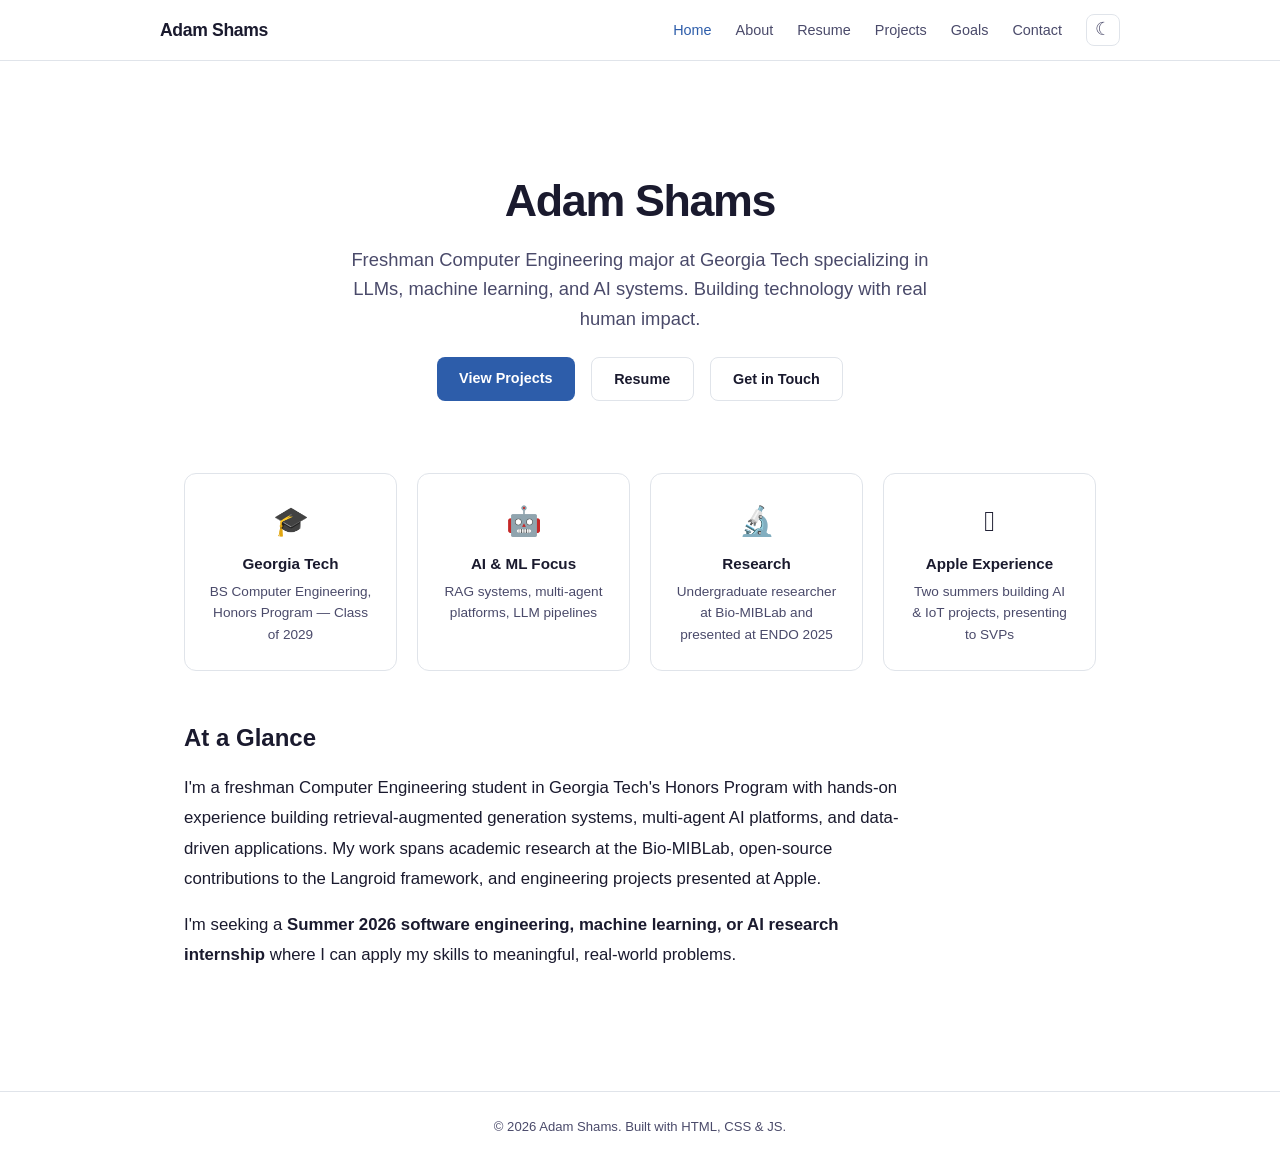
==== index.html @ 834d872f "Initial ePortfolio site Static HTML/CSS/JS site for ECE 1100 ePortfolio assignment. Includes home, a" ====
<!DOCTYPE html>
<html lang="en">
<head>
  <meta charset="UTF-8">
  <meta name="viewport" content="width=device-width, initial-scale=1.0">
  <title>Adam Shams — Computer Engineering @ Georgia Tech</title>
  <link rel="stylesheet" href="css/style.css">
</head>
<body>

<nav class="nav">
  <div class="nav-inner">
    <a href="index.html" class="nav-logo">Adam Shams</a>
    <button class="hamburger" aria-label="Toggle menu" aria-expanded="false">
      <span></span><span></span><span></span>
    </button>
    <ul class="nav-links">
      <li><a href="index.html">Home</a></li>
      <li><a href="about.html">About</a></li>
      <li><a href="resume.html">Resume</a></li>
      <li><a href="projects.html">Projects</a></li>
      <li><a href="goals.html">Goals</a></li>
      <li><a href="contact.html">Contact</a></li>
      <li><button class="theme-toggle" aria-label="Toggle theme">&#9790;</button></li>
    </ul>
  </div>
</nav>

<main class="container">
  <section class="hero">
    <h1>Adam Shams</h1>
    <p class="subtitle">Freshman Computer Engineering major at Georgia Tech specializing in LLMs, machine learning, and AI systems. Building technology with real human impact.</p>
    <div class="hero-links">
      <a href="projects.html" class="btn btn-primary">View Projects</a>
      <a href="resume.html" class="btn btn-secondary">Resume</a>
      <a href="contact.html" class="btn btn-secondary">Get in Touch</a>
    </div>
  </section>

  <section class="section">
    <div class="highlights">
      <div class="highlight-card">
        <div class="icon">&#127891;</div>
        <h3>Georgia Tech</h3>
        <p>BS Computer Engineering, Honors Program — Class of 2029</p>
      </div>
      <div class="highlight-card">
        <div class="icon">&#129302;</div>
        <h3>AI &amp; ML Focus</h3>
        <p>RAG systems, multi-agent platforms, LLM pipelines</p>
      </div>
      <div class="highlight-card">
        <div class="icon">&#128300;</div>
        <h3>Research</h3>
        <p>Undergraduate researcher at Bio-MIBLab and presented at ENDO 2025</p>
      </div>
      <div class="highlight-card">
        <div class="icon">&#63743;</div>
        <h3>Apple Experience</h3>
        <p>Two summers building AI &amp; IoT projects, presenting to SVPs</p>
      </div>
    </div>
  </section>

  <section class="section">
    <h2>At a Glance</h2>
    <div class="bio-text" style="margin-top: 1rem;">
      <p>I'm a freshman Computer Engineering student in Georgia Tech's Honors Program with hands-on experience building retrieval-augmented generation systems, multi-agent AI platforms, and data-driven applications. My work spans academic research at the Bio-MIBLab, open-source contributions to the Langroid framework, and engineering projects presented at Apple.</p>
      <p>I'm seeking a <strong>Summer 2026 software engineering, machine learning, or AI research internship</strong> where I can apply my skills to meaningful, real-world problems.</p>
    </div>
  </section>
</main>

<footer class="footer">
  &copy; 2026 Adam Shams. Built with HTML, CSS &amp; JS.
</footer>

<script src="js/main.js"></script>
</body>
</html>
---- css/style.css ----
/* ===== CSS Custom Properties ===== */
:root {
  --bg: #ffffff;
  --bg-secondary: #f5f7fa;
  --text: #1a1a2e;
  --text-secondary: #4a4a6a;
  --accent: #2d5daa;
  --accent-hover: #1e4a8a;
  --border: #e0e4ea;
  --card-bg: #ffffff;
  --card-shadow: 0 2px 8px rgba(0, 0, 0, 0.08);
  --nav-bg: rgba(255, 255, 255, 0.95);
  --tag-bg: #e8eef6;
  --tag-text: #2d5daa;
  --timeline-line: #d0d7e2;
}

[data-theme="dark"] {
  --bg: #0f1117;
  --bg-secondary: #1a1c25;
  --text: #e4e6ec;
  --text-secondary: #9a9cb0;
  --accent: #5b8def;
  --accent-hover: #7ba4ff;
  --border: #2a2d3a;
  --card-bg: #1a1c25;
  --card-shadow: 0 2px 8px rgba(0, 0, 0, 0.3);
  --nav-bg: rgba(15, 17, 23, 0.95);
  --tag-bg: #1e2a42;
  --tag-text: #5b8def;
  --timeline-line: #2a2d3a;
}

/* ===== Reset & Base ===== */
*, *::before, *::after {
  box-sizing: border-box;
  margin: 0;
  padding: 0;
}

html {
  scroll-behavior: smooth;
}

body {
  font-family: -apple-system, BlinkMacSystemFont, "Segoe UI", Roboto, Helvetica, Arial, sans-serif;
  background: var(--bg);
  color: var(--text);
  line-height: 1.6;
  transition: background 0.3s, color 0.3s;
}

a {
  color: var(--accent);
  text-decoration: none;
  transition: color 0.2s;
}

a:hover {
  color: var(--accent-hover);
}

img {
  max-width: 100%;
  height: auto;
}

/* ===== Navigation ===== */
.nav {
  position: sticky;
  top: 0;
  z-index: 100;
  background: var(--nav-bg);
  backdrop-filter: blur(12px);
  border-bottom: 1px solid var(--border);
  padding: 0 1.5rem;
}

.nav-inner {
  max-width: 960px;
  margin: 0 auto;
  display: flex;
  align-items: center;
  justify-content: space-between;
  height: 60px;
}

.nav-logo {
  font-weight: 700;
  font-size: 1.1rem;
  color: var(--text);
  letter-spacing: -0.02em;
}

.nav-links {
  display: flex;
  align-items: center;
  gap: 1.5rem;
  list-style: none;
}

.nav-links a {
  color: var(--text-secondary);
  font-size: 0.9rem;
  font-weight: 500;
  transition: color 0.2s;
}

.nav-links a:hover,
.nav-links a.active {
  color: var(--accent);
}

.theme-toggle {
  background: none;
  border: 1px solid var(--border);
  border-radius: 8px;
  padding: 0.4rem 0.5rem;
  cursor: pointer;
  color: var(--text-secondary);
  font-size: 1.1rem;
  line-height: 1;
  transition: border-color 0.2s, color 0.2s;
}

.theme-toggle:hover {
  border-color: var(--accent);
  color: var(--accent);
}

.hamburger {
  display: none;
  background: none;
  border: none;
  cursor: pointer;
  padding: 0.5rem;
  color: var(--text);
}

.hamburger span {
  display: block;
  width: 22px;
  height: 2px;
  background: var(--text);
  margin: 5px 0;
  transition: transform 0.3s, opacity 0.3s;
}

/* ===== Layout ===== */
.container {
  max-width: 960px;
  margin: 0 auto;
  padding: 2.5rem 1.5rem;
}

.section {
  margin-bottom: 3rem;
}

/* ===== Hero (index) ===== */
.hero {
  padding: 4rem 0 2rem;
  text-align: center;
}

.hero h1 {
  font-size: 2.8rem;
  font-weight: 800;
  letter-spacing: -0.03em;
  margin-bottom: 0.5rem;
}

.hero .subtitle {
  font-size: 1.15rem;
  color: var(--text-secondary);
  max-width: 600px;
  margin: 0 auto 1.5rem;
  line-height: 1.6;
}

.hero-links {
  display: flex;
  justify-content: center;
  gap: 1rem;
  flex-wrap: wrap;
}

.btn {
  display: inline-block;
  padding: 0.6rem 1.4rem;
  border-radius: 8px;
  font-weight: 600;
  font-size: 0.9rem;
  transition: background 0.2s, color 0.2s, box-shadow 0.2s;
}

.btn-primary {
  background: var(--accent);
  color: #fff;
}

.btn-primary:hover {
  background: var(--accent-hover);
  color: #fff;
  box-shadow: 0 2px 12px rgba(45, 93, 170, 0.3);
}

.btn-secondary {
  border: 1px solid var(--border);
  color: var(--text);
  background: var(--card-bg);
}

.btn-secondary:hover {
  border-color: var(--accent);
  color: var(--accent);
}

/* ===== Highlights Grid (index) ===== */
.highlights {
  display: grid;
  grid-template-columns: repeat(auto-fit, minmax(200px, 1fr));
  gap: 1.25rem;
  margin-top: 2.5rem;
}

.highlight-card {
  background: var(--card-bg);
  border: 1px solid var(--border);
  border-radius: 12px;
  padding: 1.5rem;
  text-align: center;
  transition: box-shadow 0.2s, border-color 0.2s;
}

.highlight-card:hover {
  box-shadow: var(--card-shadow);
  border-color: var(--accent);
}

.highlight-card .icon {
  font-size: 1.8rem;
  margin-bottom: 0.5rem;
}

.highlight-card h3 {
  font-size: 0.95rem;
  font-weight: 700;
  margin-bottom: 0.25rem;
}

.highlight-card p {
  font-size: 0.85rem;
  color: var(--text-secondary);
}

/* ===== Page Header ===== */
.page-header {
  padding: 2.5rem 0 1rem;
  border-bottom: 1px solid var(--border);
  margin-bottom: 2rem;
}

.page-header h1 {
  font-size: 2rem;
  font-weight: 800;
  letter-spacing: -0.02em;
}

.page-header p {
  color: var(--text-secondary);
  margin-top: 0.5rem;
  max-width: 600px;
}

/* ===== About Page ===== */
.bio-text {
  font-size: 1.05rem;
  line-height: 1.8;
  max-width: 720px;
}

.bio-text p {
  margin-bottom: 1rem;
}

.education-item {
  border-left: 3px solid var(--accent);
  padding-left: 1.25rem;
  margin-bottom: 1.5rem;
}

.education-item h3 {
  font-size: 1.05rem;
  margin-bottom: 0.25rem;
}

.education-item .meta {
  font-size: 0.85rem;
  color: var(--text-secondary);
  margin-bottom: 0.4rem;
}

.education-item ul {
  padding-left: 1.25rem;
  color: var(--text-secondary);
  font-size: 0.9rem;
}

.education-item li {
  margin-bottom: 0.2rem;
}

/* ===== Skills Tags ===== */
.skills-group {
  margin-bottom: 1.25rem;
}

.skills-group h3 {
  font-size: 0.85rem;
  text-transform: uppercase;
  letter-spacing: 0.05em;
  color: var(--text-secondary);
  margin-bottom: 0.5rem;
}

.tags {
  display: flex;
  flex-wrap: wrap;
  gap: 0.5rem;
}

.tag {
  background: var(--tag-bg);
  color: var(--tag-text);
  padding: 0.3rem 0.75rem;
  border-radius: 6px;
  font-size: 0.82rem;
  font-weight: 500;
}

/* ===== Interests ===== */
.interests-list {
  display: flex;
  flex-wrap: wrap;
  gap: 0.75rem;
  list-style: none;
}

.interests-list li {
  background: var(--bg-secondary);
  border: 1px solid var(--border);
  padding: 0.5rem 1rem;
  border-radius: 8px;
  font-size: 0.9rem;
}

/* ===== Leadership ===== */
.leadership-item {
  border: 1px solid var(--border);
  border-radius: 12px;
  padding: 1.25rem;
  margin-bottom: 1rem;
  background: var(--card-bg);
}

.leadership-item h3 {
  font-size: 1rem;
  margin-bottom: 0.25rem;
}

.leadership-item .meta {
  font-size: 0.85rem;
  color: var(--text-secondary);
  margin-bottom: 0.5rem;
}

.leadership-item ul {
  padding-left: 1.25rem;
  font-size: 0.9rem;
  color: var(--text-secondary);
}

.leadership-item li {
  margin-bottom: 0.2rem;
}

/* ===== Resume Page ===== */
.resume-actions {
  display: flex;
  gap: 1rem;
  margin-bottom: 1.5rem;
  flex-wrap: wrap;
}

.resume-embed {
  width: 100%;
  height: 800px;
  border: 1px solid var(--border);
  border-radius: 12px;
  overflow: hidden;
}

.resume-embed iframe {
  width: 100%;
  height: 100%;
  border: none;
}

.resume-fallback {
  padding: 2rem;
  text-align: center;
  color: var(--text-secondary);
}

/* ===== Goals Page — Timeline ===== */
.goal-block {
  margin-bottom: 2.5rem;
}

.goal-block h2 {
  font-size: 1.3rem;
  font-weight: 700;
  margin-bottom: 0.75rem;
}

.goal-block p,
.goal-block li {
  color: var(--text-secondary);
  font-size: 0.95rem;
  line-height: 1.7;
}

.goal-block ul {
  padding-left: 1.25rem;
  margin-top: 0.5rem;
}

.goal-block li {
  margin-bottom: 0.4rem;
}

.timeline {
  position: relative;
  padding-left: 2rem;
  margin-top: 1rem;
}

.timeline::before {
  content: "";
  position: absolute;
  left: 0.5rem;
  top: 0;
  bottom: 0;
  width: 2px;
  background: var(--timeline-line);
}

.timeline-step {
  position: relative;
  margin-bottom: 1.75rem;
}

.timeline-step::before {
  content: "";
  position: absolute;
  left: -1.65rem;
  top: 0.4rem;
  width: 12px;
  height: 12px;
  border-radius: 50%;
  background: var(--accent);
  border: 2px solid var(--bg);
  box-shadow: 0 0 0 2px var(--accent);
}

.timeline-step h3 {
  font-size: 1rem;
  font-weight: 600;
  margin-bottom: 0.25rem;
}

.timeline-step .time {
  font-size: 0.8rem;
  color: var(--accent);
  font-weight: 600;
  margin-bottom: 0.25rem;
}

.timeline-step p {
  font-size: 0.9rem;
  color: var(--text-secondary);
}

/* ===== Projects Page ===== */
.projects-grid {
  display: grid;
  grid-template-columns: repeat(auto-fill, minmax(280px, 1fr));
  gap: 1.25rem;
}

.project-card {
  background: var(--card-bg);
  border: 1px solid var(--border);
  border-radius: 12px;
  padding: 1.5rem;
  transition: box-shadow 0.2s, border-color 0.2s;
  display: flex;
  flex-direction: column;
}

.project-card:hover {
  box-shadow: var(--card-shadow);
  border-color: var(--accent);
}

.project-card .project-icon {
  font-size: 1.6rem;
  margin-bottom: 0.75rem;
}

.project-card h3 {
  font-size: 1rem;
  font-weight: 700;
  margin-bottom: 0.5rem;
  line-height: 1.4;
}

.project-card p {
  font-size: 0.88rem;
  color: var(--text-secondary);
  flex: 1;
  margin-bottom: 0.75rem;
}

.project-card .tags {
  margin-top: auto;
}

.project-card .tag {
  font-size: 0.75rem;
}

.project-detail {
  border: 1px solid var(--border);
  border-radius: 12px;
  padding: 1.5rem;
  margin-bottom: 1.5rem;
  background: var(--card-bg);
}

.project-detail h3 {
  font-size: 1.15rem;
  font-weight: 700;
  margin-bottom: 0.5rem;
}

.project-detail p {
  color: var(--text-secondary);
  font-size: 0.93rem;
  line-height: 1.7;
  margin-bottom: 0.75rem;
}

.project-detail ul {
  padding-left: 1.25rem;
  color: var(--text-secondary);
  font-size: 0.9rem;
  margin-bottom: 0.75rem;
}

.project-detail li {
  margin-bottom: 0.3rem;
}

/* ===== Contact Page ===== */
.contact-grid {
  display: grid;
  grid-template-columns: repeat(auto-fit, minmax(200px, 1fr));
  gap: 1.25rem;
}

.contact-card {
  background: var(--card-bg);
  border: 1px solid var(--border);
  border-radius: 12px;
  padding: 1.5rem;
  text-align: center;
  transition: box-shadow 0.2s, border-color 0.2s;
}

.contact-card:hover {
  box-shadow: var(--card-shadow);
  border-color: var(--accent);
}

.contact-card .icon {
  font-size: 1.6rem;
  margin-bottom: 0.5rem;
}

.contact-card h3 {
  font-size: 0.9rem;
  font-weight: 600;
  margin-bottom: 0.25rem;
}

.contact-card p,
.contact-card a {
  font-size: 0.88rem;
  color: var(--text-secondary);
}

.contact-card a:hover {
  color: var(--accent);
}

/* ===== Footer ===== */
.footer {
  border-top: 1px solid var(--border);
  padding: 1.5rem;
  text-align: center;
  font-size: 0.82rem;
  color: var(--text-secondary);
  margin-top: 2rem;
}

/* ===== Responsive ===== */
@media (max-width: 768px) {
  .hero h1 {
    font-size: 2rem;
  }

  .hero .subtitle {
    font-size: 1rem;
  }

  .nav-links {
    display: none;
    position: absolute;
    top: 60px;
    left: 0;
    right: 0;
    background: var(--nav-bg);
    backdrop-filter: blur(12px);
    flex-direction: column;
    padding: 1rem 1.5rem;
    border-bottom: 1px solid var(--border);
    gap: 0.75rem;
  }

  .nav-links.open {
    display: flex;
  }

  .hamburger {
    display: block;
  }

  .highlights {
    grid-template-columns: 1fr 1fr;
  }

  .projects-grid {
    grid-template-columns: 1fr;
  }

  .resume-embed {
    height: 500px;
  }

  .container {
    padding: 1.5rem 1rem;
  }
}

@media (max-width: 480px) {
  .highlights {
    grid-template-columns: 1fr;
  }

  .hero h1 {
    font-size: 1.7rem;
  }
}
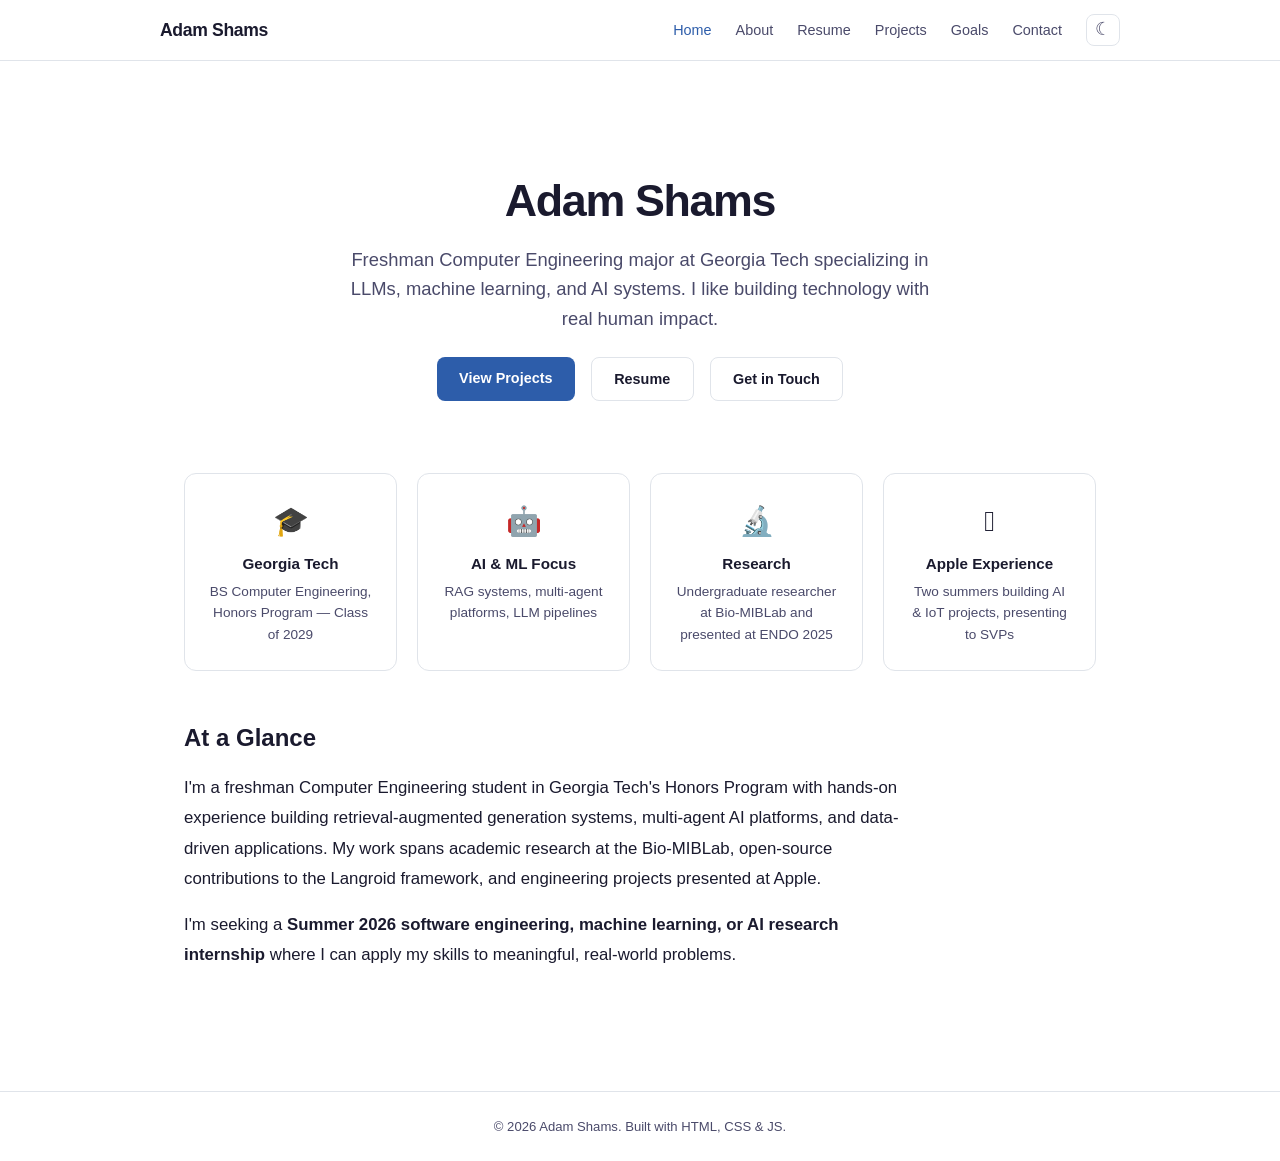
==== commit 7fa29ad6: "Update subtitle text in index.html" ====
--- a/index.html
+++ b/index.html
@@ -29,7 +29,7 @@
 <main class="container">
   <section class="hero">
     <h1>Adam Shams</h1>
-    <p class="subtitle">Freshman Computer Engineering major at Georgia Tech specializing in LLMs, machine learning, and AI systems. Building technology with real human impact.</p>
+    <p class="subtitle">Freshman Computer Engineering major at Georgia Tech specializing in LLMs, machine learning, and AI systems. I like building technology with real human impact.</p>
     <div class="hero-links">
       <a href="projects.html" class="btn btn-primary">View Projects</a>
       <a href="resume.html" class="btn btn-secondary">Resume</a>
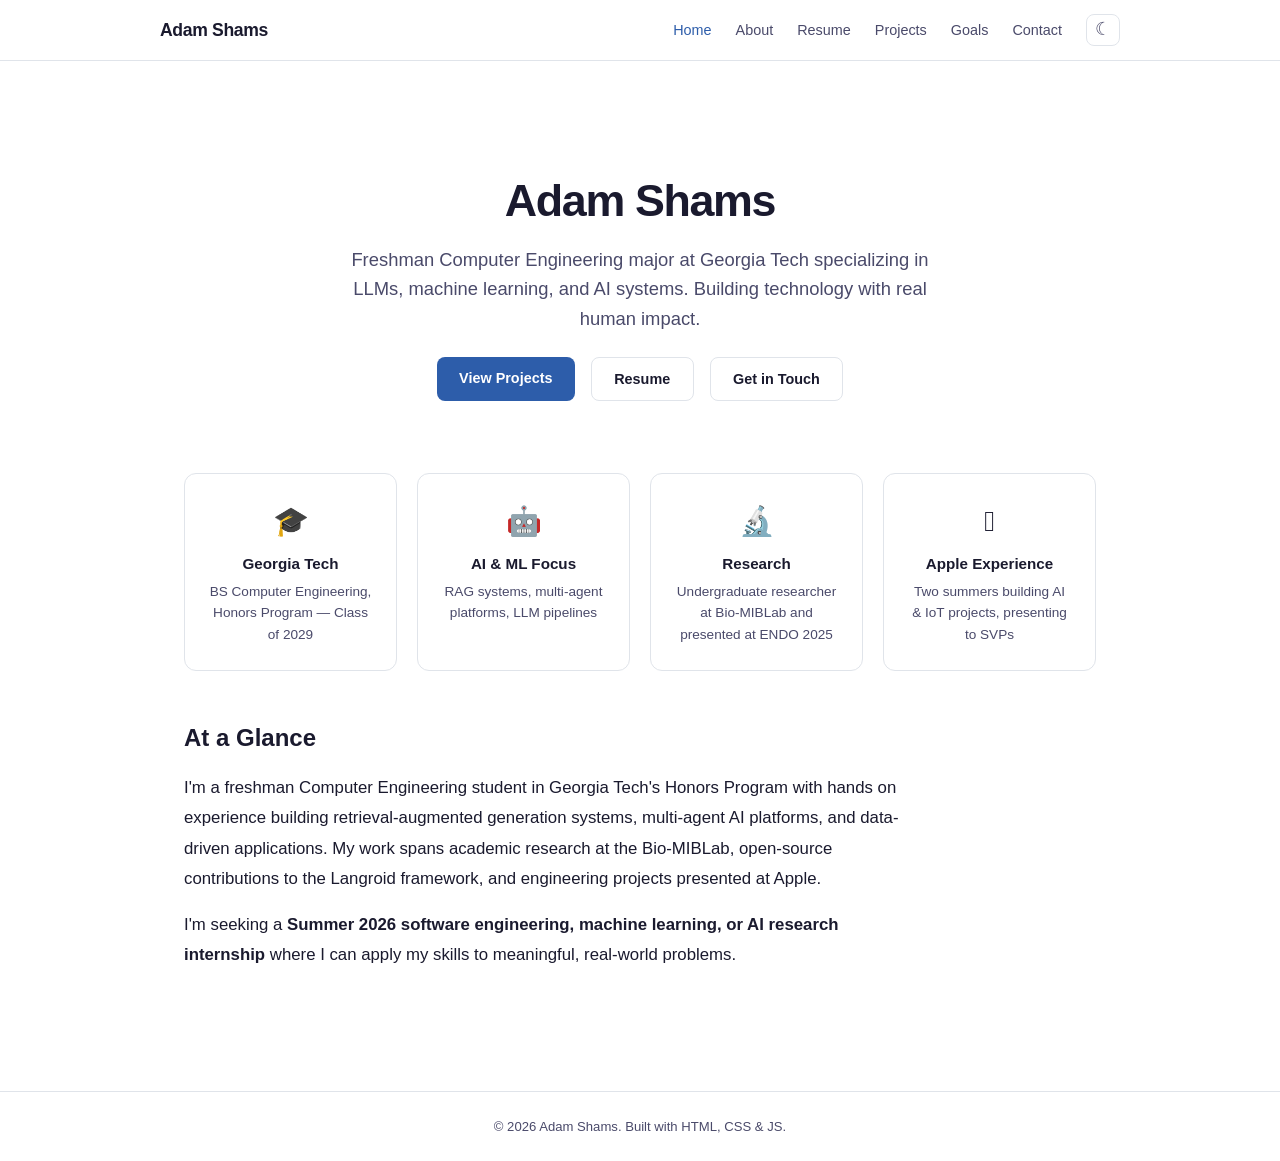
==== commit fe1e649c: "Add Discovery Project showcase page for CFB Play-Call Tendency Analyzer" ====
--- a/index.html
+++ b/index.html
@@ -29,7 +29,7 @@
 <main class="container">
   <section class="hero">
     <h1>Adam Shams</h1>
-    <p class="subtitle">Freshman Computer Engineering major at Georgia Tech specializing in LLMs, machine learning, and AI systems. I like building technology with real human impact.</p>
+    <p class="subtitle">Freshman Computer Engineering major at Georgia Tech specializing in LLMs, machine learning, and AI systems. Building technology with real human impact.</p>
     <div class="hero-links">
       <a href="projects.html" class="btn btn-primary">View Projects</a>
       <a href="resume.html" class="btn btn-secondary">Resume</a>
@@ -65,7 +65,7 @@
   <section class="section">
     <h2>At a Glance</h2>
     <div class="bio-text" style="margin-top: 1rem;">
-      <p>I'm a freshman Computer Engineering student in Georgia Tech's Honors Program with hands-on experience building retrieval-augmented generation systems, multi-agent AI platforms, and data-driven applications. My work spans academic research at the Bio-MIBLab, open-source contributions to the Langroid framework, and engineering projects presented at Apple.</p>
+      <p>I'm a freshman Computer Engineering student in Georgia Tech's Honors Program with hands on experience building retrieval-augmented generation systems, multi-agent AI platforms, and data-driven applications. My work spans academic research at the Bio-MIBLab, open-source contributions to the Langroid framework, and engineering projects presented at Apple.</p>
       <p>I'm seeking a <strong>Summer 2026 software engineering, machine learning, or AI research internship</strong> where I can apply my skills to meaningful, real-world problems.</p>
     </div>
   </section>
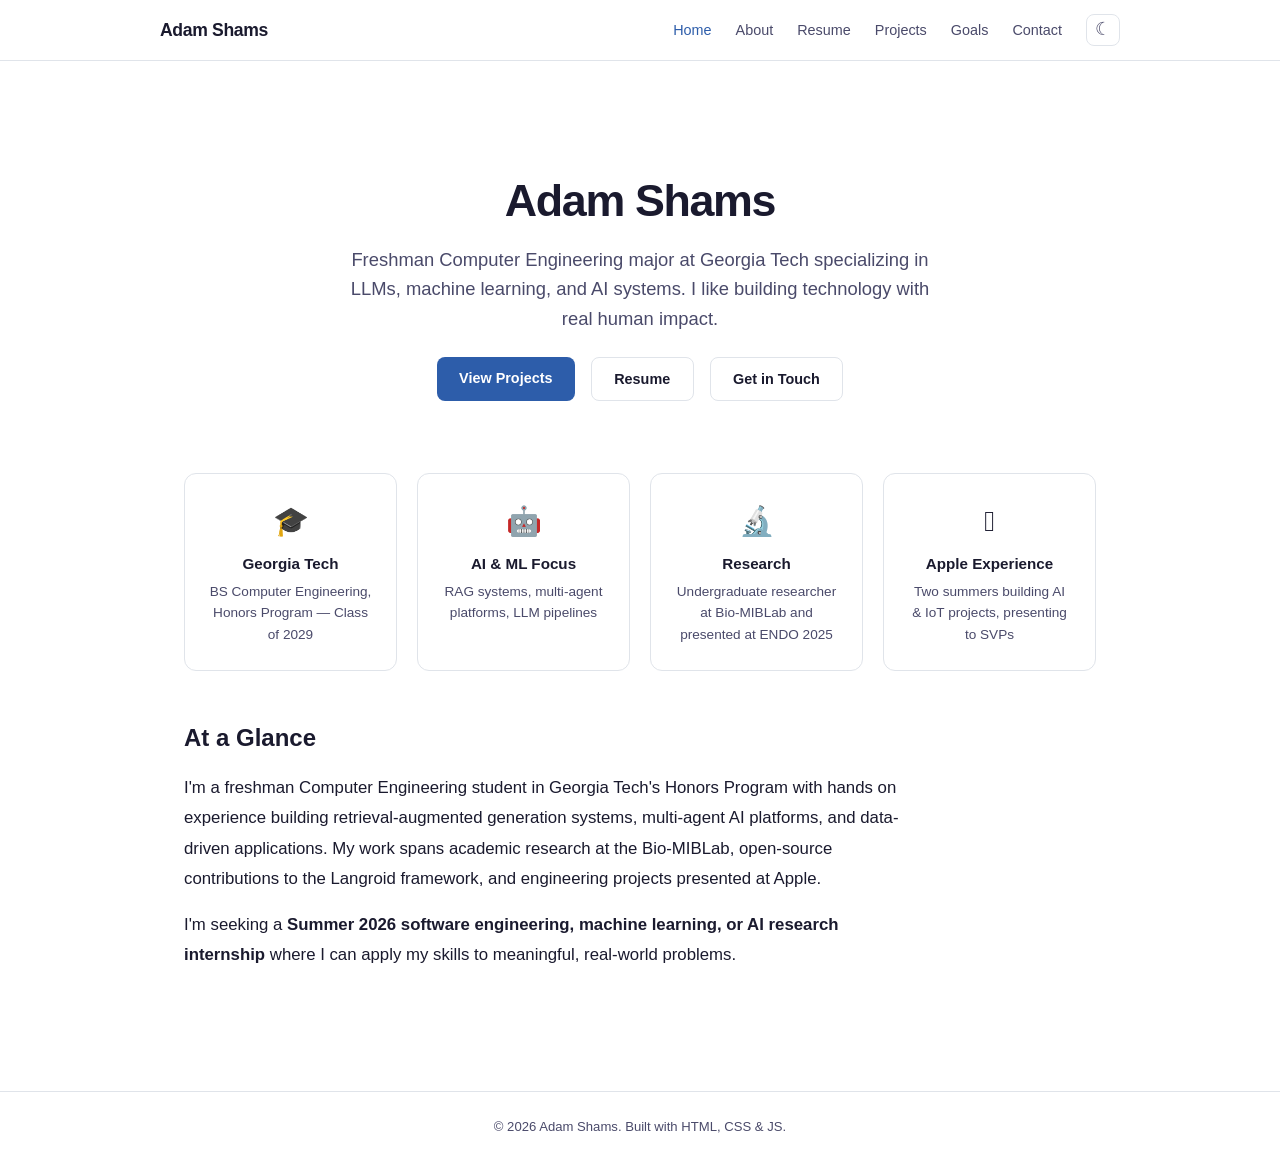
==== commit 16133830: "Merge branch 'main' of https://github.com/adam-shams/adam-shams.github.io" ====
--- a/index.html
+++ b/index.html
@@ -29,7 +29,7 @@
 <main class="container">
   <section class="hero">
     <h1>Adam Shams</h1>
-    <p class="subtitle">Freshman Computer Engineering major at Georgia Tech specializing in LLMs, machine learning, and AI systems. Building technology with real human impact.</p>
+    <p class="subtitle">Freshman Computer Engineering major at Georgia Tech specializing in LLMs, machine learning, and AI systems. I like building technology with real human impact.</p>
     <div class="hero-links">
       <a href="projects.html" class="btn btn-primary">View Projects</a>
       <a href="resume.html" class="btn btn-secondary">Resume</a>
